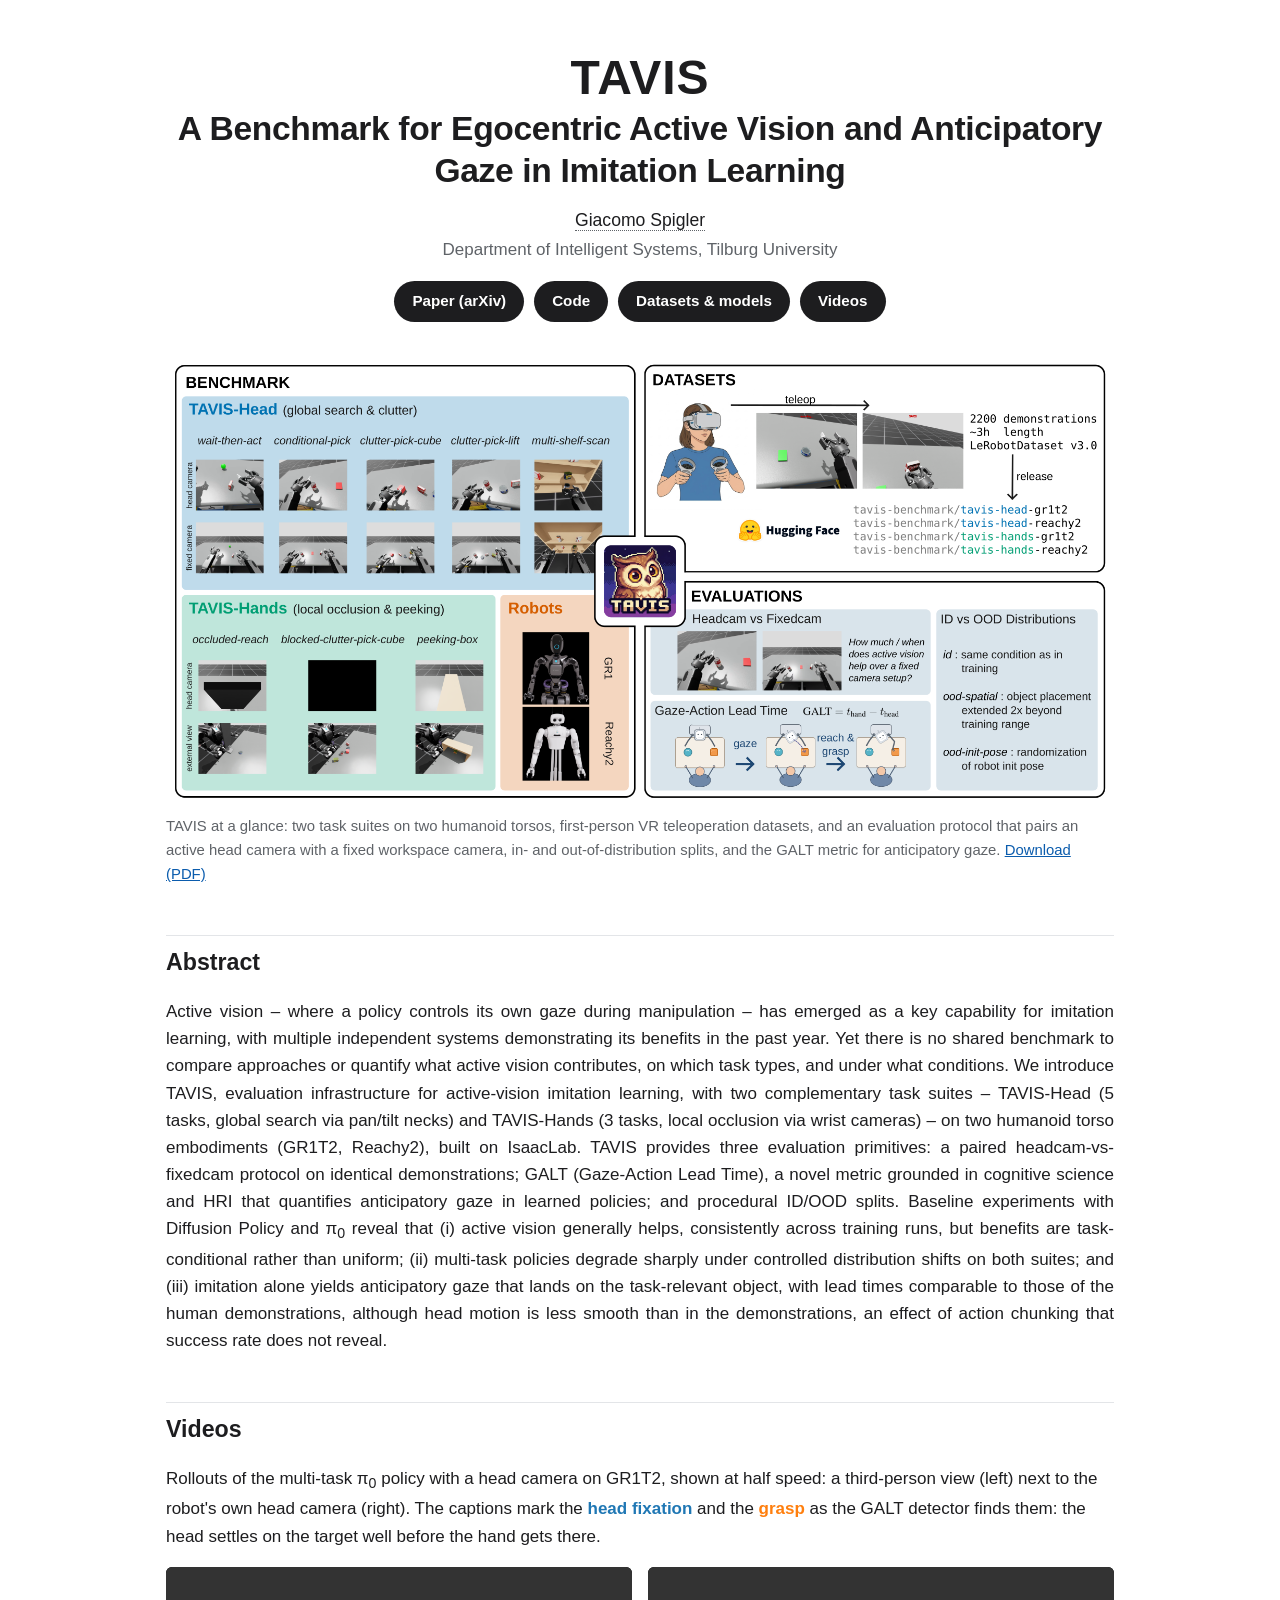
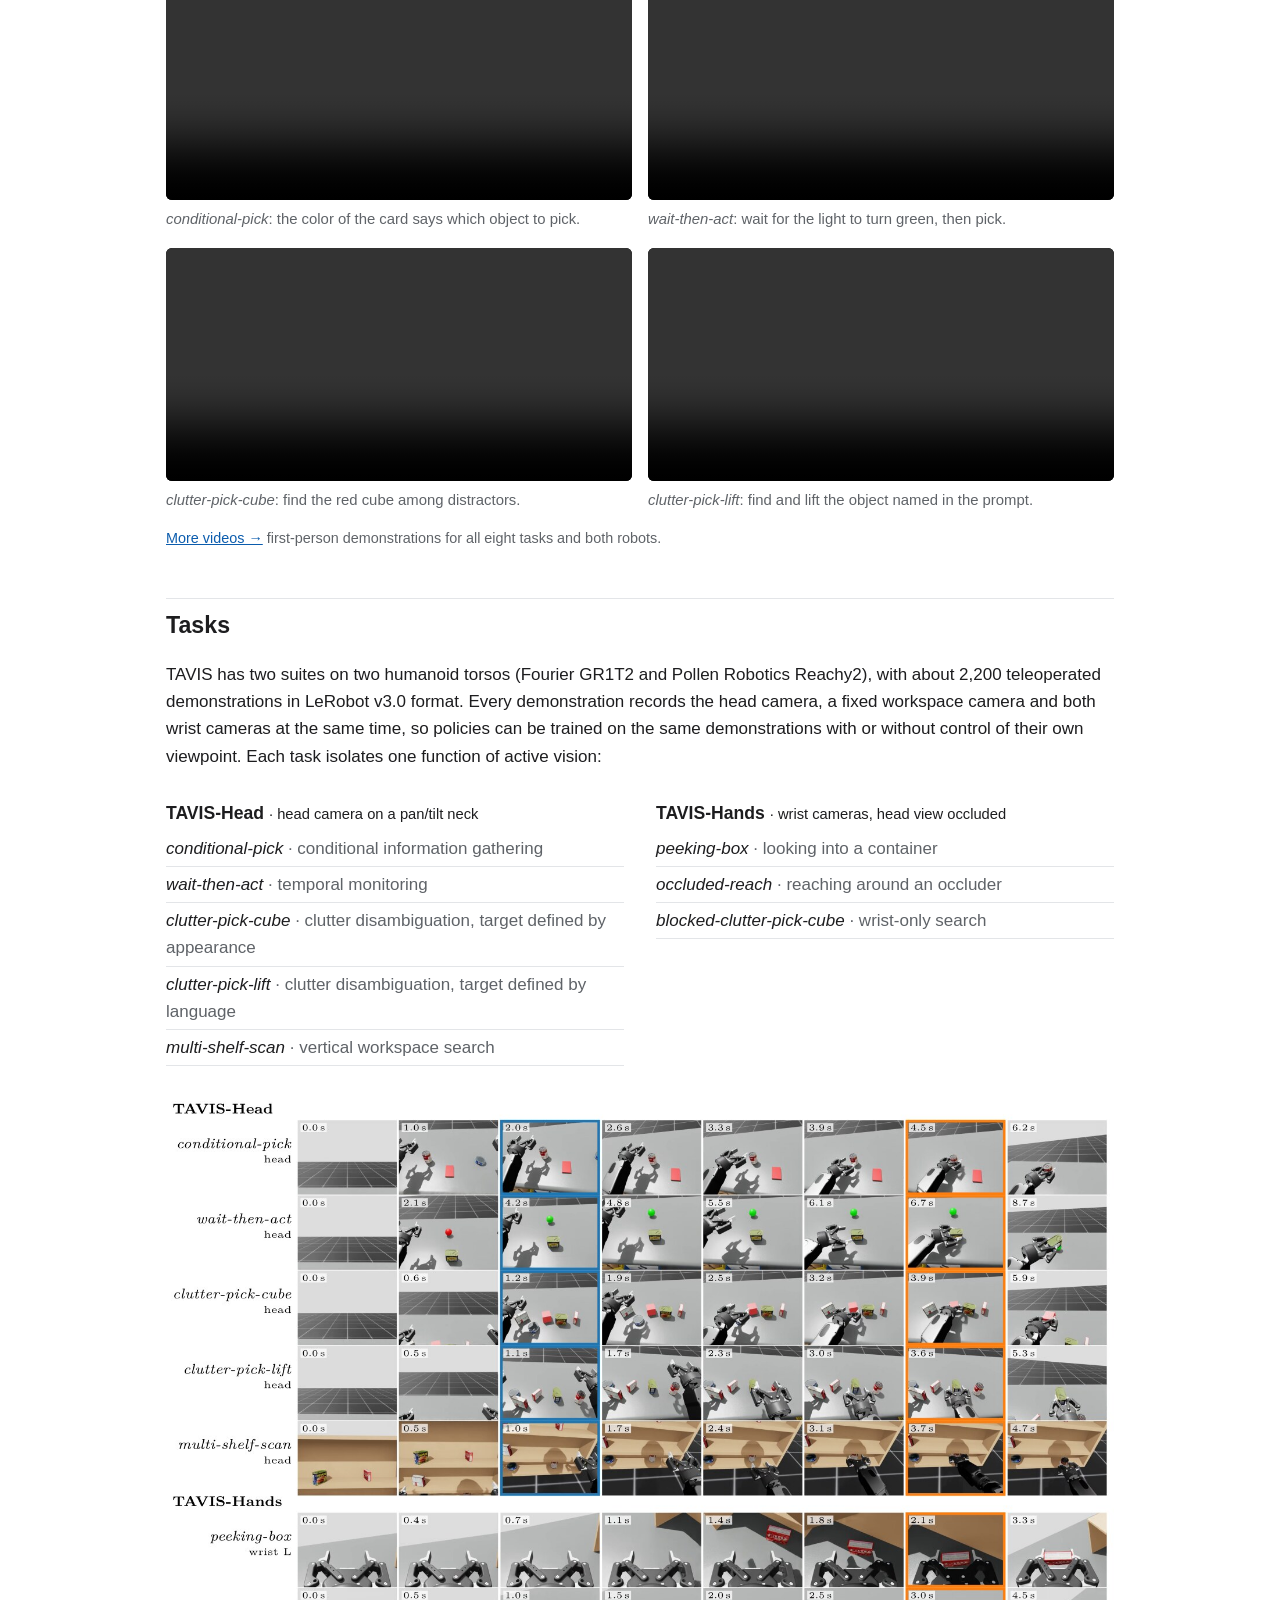
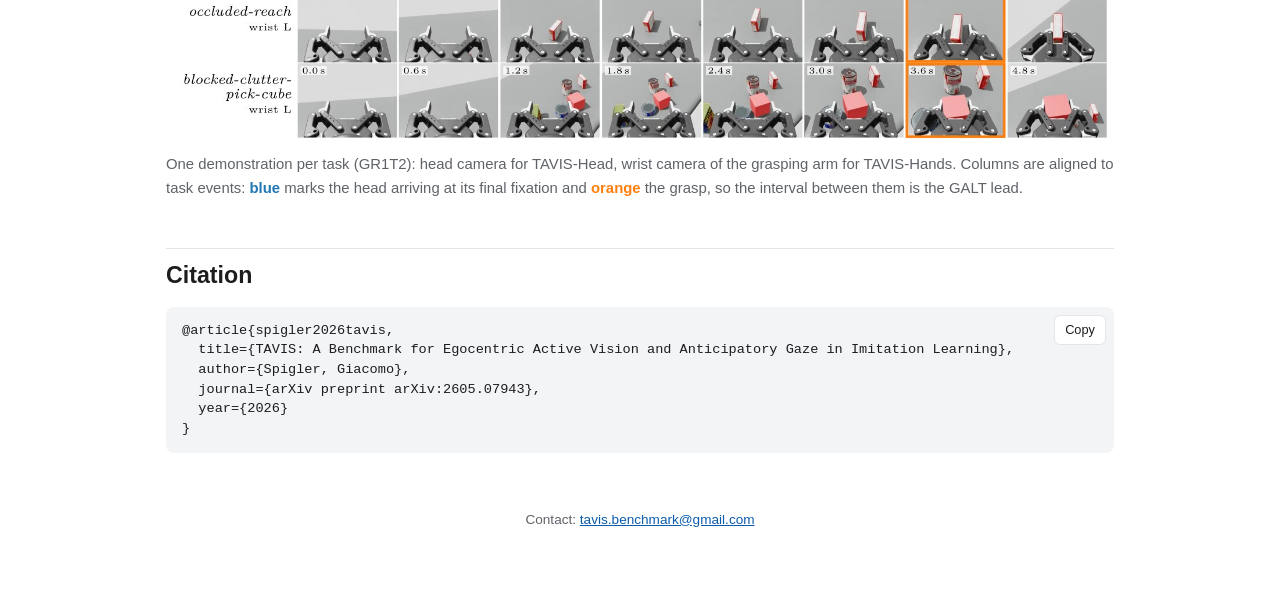
==== index.html @ 9b2808ef "First draft of website" ====
<!doctype html>
<html lang="en">
<head>
  <meta charset="utf-8">
  <meta name="viewport" content="width=device-width, initial-scale=1">
  <title>TAVIS: Egocentric Active Vision and Anticipatory Gaze in Imitation Learning</title>
  <meta name="description" content="TAVIS is a simulation benchmark for active-vision imitation learning: two task suites on two humanoid torsos, paired head-camera vs fixed-camera evaluation, and GALT, a metric for anticipatory gaze.">
  <!-- Link previews (LinkedIn, etc.). og:image must be an absolute URL: update it once the domain is set. -->
  <meta property="og:title" content="TAVIS: A Benchmark for Egocentric Active Vision and Anticipatory Gaze in Imitation Learning">
  <meta property="og:description" content="Two task suites, two humanoid torsos, ~2200 demonstrations, paired head-camera vs fixed-camera evaluation, and GALT, a metric for anticipatory gaze.">
  <meta property="og:image" content="assets/img/tavis_overview.png">
  <meta property="og:type" content="website">
  <link rel="stylesheet" href="style.css">
</head>
<body>
<main>

<header>
  <h1><span class="name">TAVIS</span>A Benchmark for Egocentric Active Vision and Anticipatory Gaze in Imitation Learning</h1>
  <p class="authors"><a href="https://www.spigler.net/giacomo">Giacomo Spigler</a></p>
  <p class="affiliation">Department of Intelligent Systems, Tilburg University</p>
  <nav class="buttons">
    <a href="https://arxiv.org/abs/2605.07943">Paper (arXiv)</a>
    <a href="https://github.com/spiglerg/tavis">Code</a>
    <a href="https://huggingface.co/tavis-benchmark">Datasets &amp; models</a>
    <a href="videos.html">Videos</a>
  </nav>
</header>

<figure>
  <img class="figure" src="assets/img/tavis_overview.png" alt="Overview of the TAVIS benchmark: TAVIS-Head and TAVIS-Hands task suites, the GR1T2 and Reachy2 robots, teleoperated datasets on Hugging Face, and the evaluation protocol (headcam vs fixedcam, ID vs OOD, GALT).">
  <figcaption>TAVIS at a glance: two task suites on two humanoid torsos, first-person VR teleoperation datasets, and an evaluation protocol that pairs an active head camera with a fixed workspace camera, in- and out-of-distribution splits, and the GALT metric for anticipatory gaze. <a href="assets/img/tavis_overview.pdf">Download (PDF)</a></figcaption>
</figure>

<h2>Abstract</h2>
<p class="abstract">Active vision &ndash; where a policy controls its own gaze during manipulation &ndash; has emerged as a key capability for imitation learning, with multiple independent systems demonstrating its benefits in the past year. Yet there is no shared benchmark to compare approaches or quantify what active vision contributes, on which task types, and under what conditions. We introduce TAVIS, evaluation infrastructure for active-vision imitation learning, with two complementary task suites &ndash; TAVIS-Head (5 tasks, global search via pan/tilt necks) and TAVIS-Hands (3 tasks, local occlusion via wrist cameras) &ndash; on two humanoid torso embodiments (GR1T2, Reachy2), built on IsaacLab. TAVIS provides three evaluation primitives: a paired headcam-vs-fixedcam protocol on identical demonstrations; GALT (Gaze-Action Lead Time), a novel metric grounded in cognitive science and HRI that quantifies anticipatory gaze in learned policies; and procedural ID/OOD splits. Baseline experiments with Diffusion Policy and &pi;<sub>0</sub> reveal that (i) active vision generally helps, consistently across training runs, but benefits are task-conditional rather than uniform; (ii) multi-task policies degrade sharply under controlled distribution shifts on both suites; and (iii) imitation alone yields anticipatory gaze that lands on the task-relevant object, with lead times comparable to those of the human demonstrations, although head motion is less smooth than in the demonstrations, an effect of action chunking that success rate does not reveal.</p>

<h2>Videos</h2>
<p>Rollouts of the multi-task &pi;<sub>0</sub> policy with a head camera on GR1T2, shown at half speed: a third-person view (left) next to the robot's own head camera (right). The captions mark the <span class="legend-head">head fixation</span> and the <span class="legend-grasp">grasp</span> as the GALT detector finds them: the head settles on the target well before the hand gets there.</p>
<div class="videos">
  <figure><video src="assets/videos/thirdperson/conditional-pick_0.5x_speed.mp4" autoplay muted loop playsinline controls preload="metadata"></video><figcaption><i>conditional-pick</i>: the color of the card says which object to pick.</figcaption></figure>
  <figure><video src="assets/videos/thirdperson/wait-then-act_0.5x_speed.mp4" autoplay muted loop playsinline controls preload="metadata"></video><figcaption><i>wait-then-act</i>: wait for the light to turn green, then pick.</figcaption></figure>
  <figure><video src="assets/videos/thirdperson/clutter-pick-cube_0.5x_speed.mp4" autoplay muted loop playsinline controls preload="metadata"></video><figcaption><i>clutter-pick-cube</i>: find the red cube among distractors.</figcaption></figure>
  <figure><video src="assets/videos/thirdperson/clutter-pick-lift_0.5x_speed.mp4" autoplay muted loop playsinline controls preload="metadata"></video><figcaption><i>clutter-pick-lift</i>: find and lift the object named in the prompt.</figcaption></figure>
</div>
<p class="small"><a href="videos.html">More videos &rarr;</a> first-person demonstrations for all eight tasks and both robots.</p>

<h2>Tasks</h2>
<p>TAVIS has two suites on two humanoid torsos (Fourier GR1T2 and Pollen Robotics Reachy2), with about 2,200 teleoperated demonstrations in LeRobot v3.0 format. Every demonstration records the head camera, a fixed workspace camera and both wrist cameras at the same time, so policies can be trained on the same demonstrations with or without control of their own viewpoint. Each task isolates one function of active vision:</p>
<div class="suites">
  <div>
    <h3>TAVIS-Head <span class="fn">&middot; head camera on a pan/tilt neck</span></h3>
    <ul class="tasks">
      <li><i>conditional-pick</i> <span class="fn">&middot; conditional information gathering</span></li>
      <li><i>wait-then-act</i> <span class="fn">&middot; temporal monitoring</span></li>
      <li><i>clutter-pick-cube</i> <span class="fn">&middot; clutter disambiguation, target defined by appearance</span></li>
      <li><i>clutter-pick-lift</i> <span class="fn">&middot; clutter disambiguation, target defined by language</span></li>
      <li><i>multi-shelf-scan</i> <span class="fn">&middot; vertical workspace search</span></li>
    </ul>
  </div>
  <div>
    <h3>TAVIS-Hands <span class="fn">&middot; wrist cameras, head view occluded</span></h3>
    <ul class="tasks">
      <li><i>peeking-box</i> <span class="fn">&middot; looking into a container</span></li>
      <li><i>occluded-reach</i> <span class="fn">&middot; reaching around an occluder</span></li>
      <li><i>blocked-clutter-pick-cube</i> <span class="fn">&middot; wrist-only search</span></li>
    </ul>
  </div>
</div>
<figure>
  <img class="figure" src="assets/img/task_gallery.jpg" alt="One demonstration per task: eight frames per task from the head camera (TAVIS-Head) or the wrist camera of the grasping arm (TAVIS-Hands).">
  <figcaption>One demonstration per task (GR1T2): head camera for TAVIS-Head, wrist camera of the grasping arm for TAVIS-Hands. Columns are aligned to task events: <span class="legend-head">blue</span> marks the head arriving at its final fixation and <span class="legend-grasp">orange</span> the grasp, so the interval between them is the GALT lead.</figcaption>
</figure>

<h2>Citation</h2>
<div class="bibtex">
<button type="button" onclick="navigator.clipboard.writeText(document.getElementById('bib').innerText).then(()=>{this.textContent='Copied'; setTimeout(()=>this.textContent='Copy',1500)})">Copy</button>
<pre id="bib">@article{spigler2026tavis,
  title={TAVIS: A Benchmark for Egocentric Active Vision and Anticipatory Gaze in Imitation Learning},
  author={Spigler, Giacomo},
  journal={arXiv preprint arXiv:2605.07943},
  year={2026}
}</pre>
</div>

<footer>Contact: <a href="mailto:tavis.benchmark@gmail.com">tavis.benchmark@gmail.com</a></footer>
</main>
</body>
</html>
---- style.css ----
:root {
  --bg: #ffffff;
  --fg: #1d1d1f;
  --muted: #5f6368;
  --accent: #0b5cad;
  --head: #1f77b4;
  --grasp: #ff7f0e;
  --card: #f5f6f8;
  --rule: #e3e5e8;
  --code-bg: #f3f4f6;
}
@media (prefers-color-scheme: dark) {
  :root {
    --bg: #121315;
    --fg: #e8e9eb;
    --muted: #a3a8ad;
    --accent: #6fb1f5;
    --card: #1c1e21;
    --rule: #2c2f33;
    --code-bg: #1c1e21;
  }
  img.figure { background: #ffffff; border-radius: 6px; }
}
* { box-sizing: border-box; }
html { -webkit-text-size-adjust: 100%; }
body {
  margin: 0;
  background: var(--bg);
  color: var(--fg);
  font: 17px/1.6 -apple-system, BlinkMacSystemFont, "Segoe UI", Roboto, "Helvetica Neue", Arial, sans-serif;
}
main { max-width: 980px; margin: 0 auto; padding: 0 16px 64px; }
header { text-align: center; padding: 48px 0 8px; }
h1 { font-size: 2.1rem; line-height: 1.25; margin: 0 0 6px; letter-spacing: -0.01em; }
h1 .name { display: block; font-size: 3rem; letter-spacing: 0.02em; }
h2 { font-size: 1.45rem; margin: 48px 0 12px; padding-top: 8px; border-top: 1px solid var(--rule); }
h3 { font-size: 1.1rem; margin: 28px 0 8px; }
.authors { font-size: 1.1rem; margin: 14px 0 2px; }
.authors a { color: var(--fg); text-decoration: none; border-bottom: 1px dotted var(--muted); }
.affiliation { color: var(--muted); margin: 0 0 18px; }
.buttons { display: flex; flex-wrap: wrap; justify-content: center; gap: 10px; margin: 18px 0 8px; }
.buttons a {
  display: inline-block; padding: 8px 18px; border-radius: 999px; text-decoration: none;
  background: var(--fg); color: var(--bg); font-weight: 600; font-size: 0.95rem;
}
.buttons a:hover { opacity: 0.85; }
a { color: var(--accent); }
figure { margin: 18px 0; }
img.figure, video { width: 100%; height: auto; display: block; }
figcaption { color: var(--muted); font-size: 0.93rem; margin-top: 8px; }
.abstract { text-align: justify; hyphens: auto; }
.suites { display: grid; grid-template-columns: repeat(auto-fit, minmax(300px, 1fr)); gap: 0 32px; }
.suites h3 { margin: 12px 0 4px; }
.suites h3 .fn { font-weight: 400; font-size: 0.92rem; }
.tasks { padding: 0; margin: 0; list-style: none; }
.suites + figure { margin-top: 30px; }
.tasks li { padding: 4px 0; border-bottom: 1px solid var(--rule); }
.tasks .fn { color: var(--muted); }
.videos { display: grid; grid-template-columns: repeat(2, minmax(0, 1fr)); gap: 16px; }
.videos figure { margin: 0; }
.videos.four { grid-template-columns: repeat(4, minmax(0, 1fr)); gap: 10px; }
.videos video { border-radius: 6px; background: #000; }
.legend-head { color: var(--head); font-weight: 600; }
.legend-grasp { color: var(--grasp); font-weight: 600; }
pre {
  background: var(--code-bg); border-radius: 8px; padding: 14px 16px; overflow-x: auto;
  font-size: 0.85rem; line-height: 1.45; margin: 0;
}
.bibtex { position: relative; }
.bibtex button {
  position: absolute; top: 8px; right: 8px; font: inherit; font-size: 0.8rem;
  padding: 4px 10px; border-radius: 6px; border: 1px solid var(--rule);
  background: var(--bg); color: var(--fg); cursor: pointer;
}
footer { color: var(--muted); font-size: 0.85rem; text-align: center; margin-top: 56px; }
.small { font-size: 0.9rem; color: var(--muted); }
@media (max-width: 640px) {
    .abstract { text-align: left; }
  .videos.four { grid-template-columns: repeat(2, minmax(0, 1fr)); }
  body { font-size: 16px; }
  h1 { font-size: 1.45rem; }
  h1 .name { font-size: 2.2rem; }
}
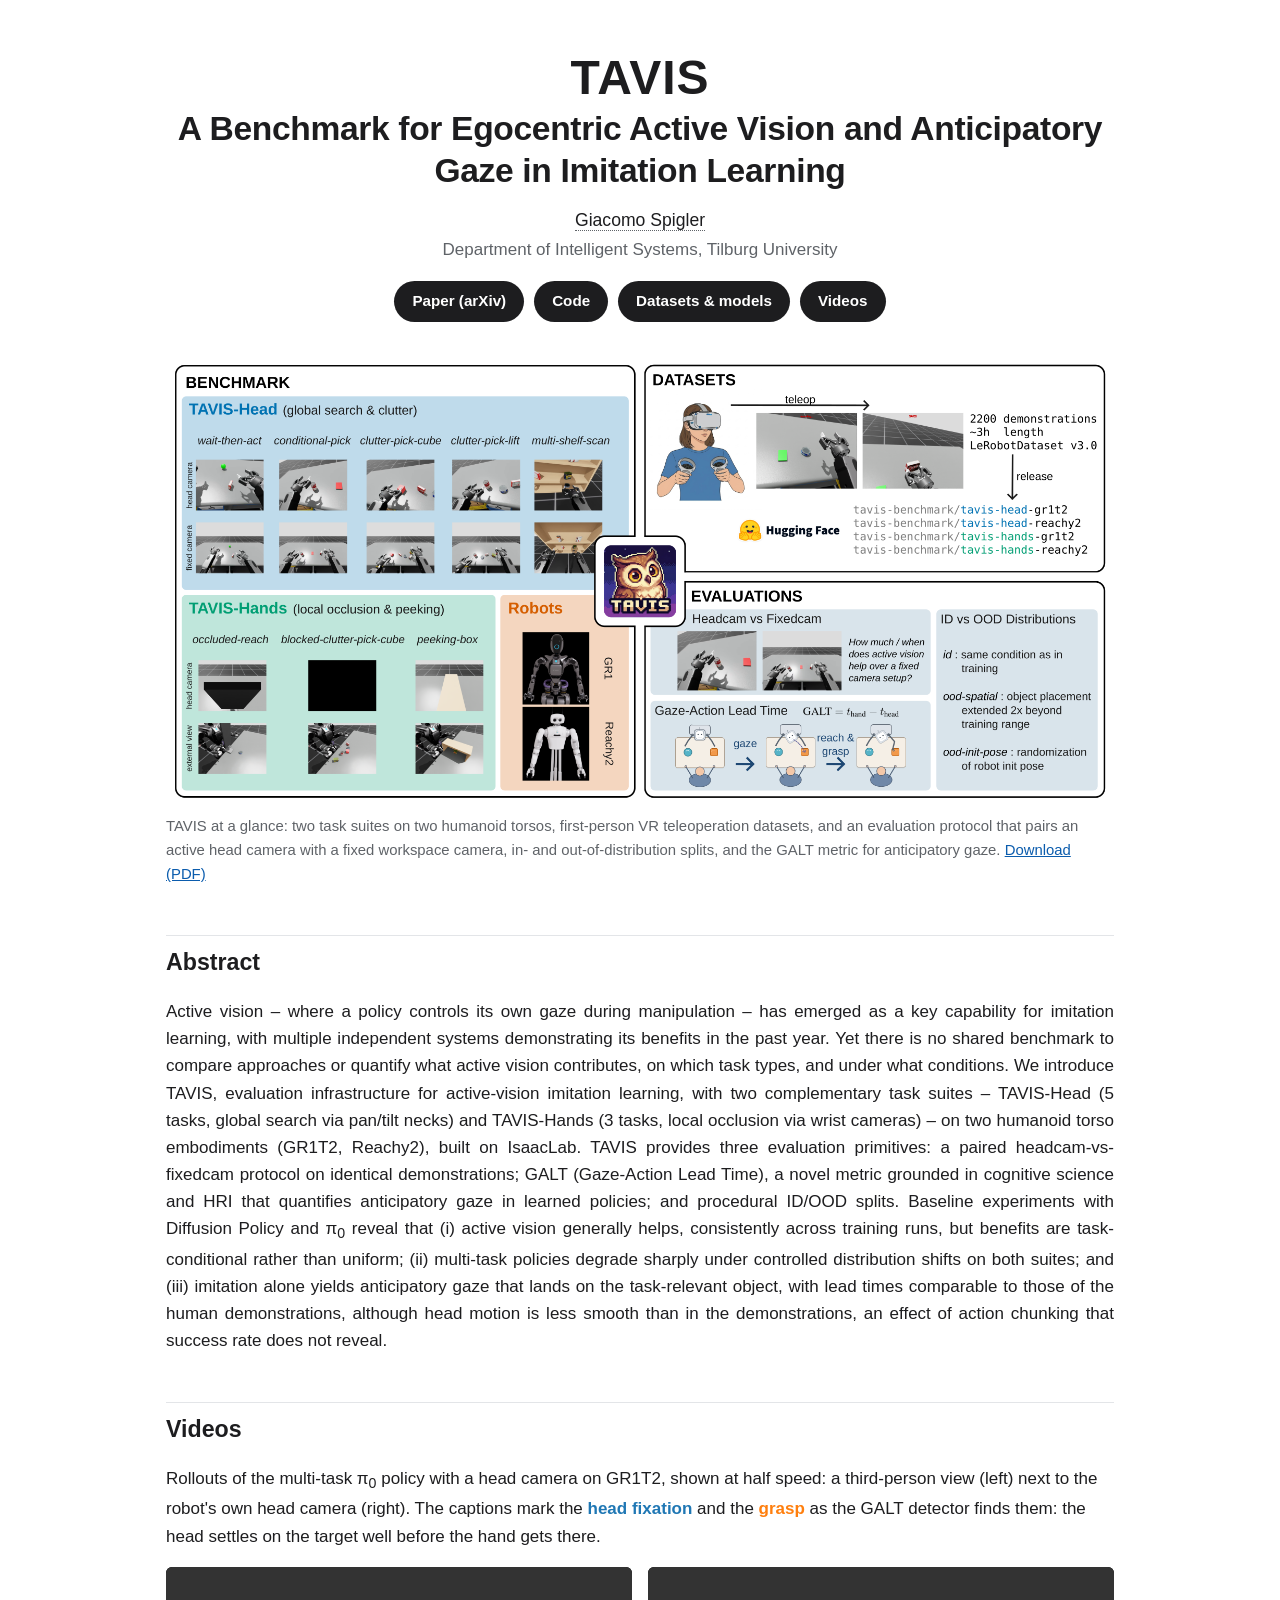
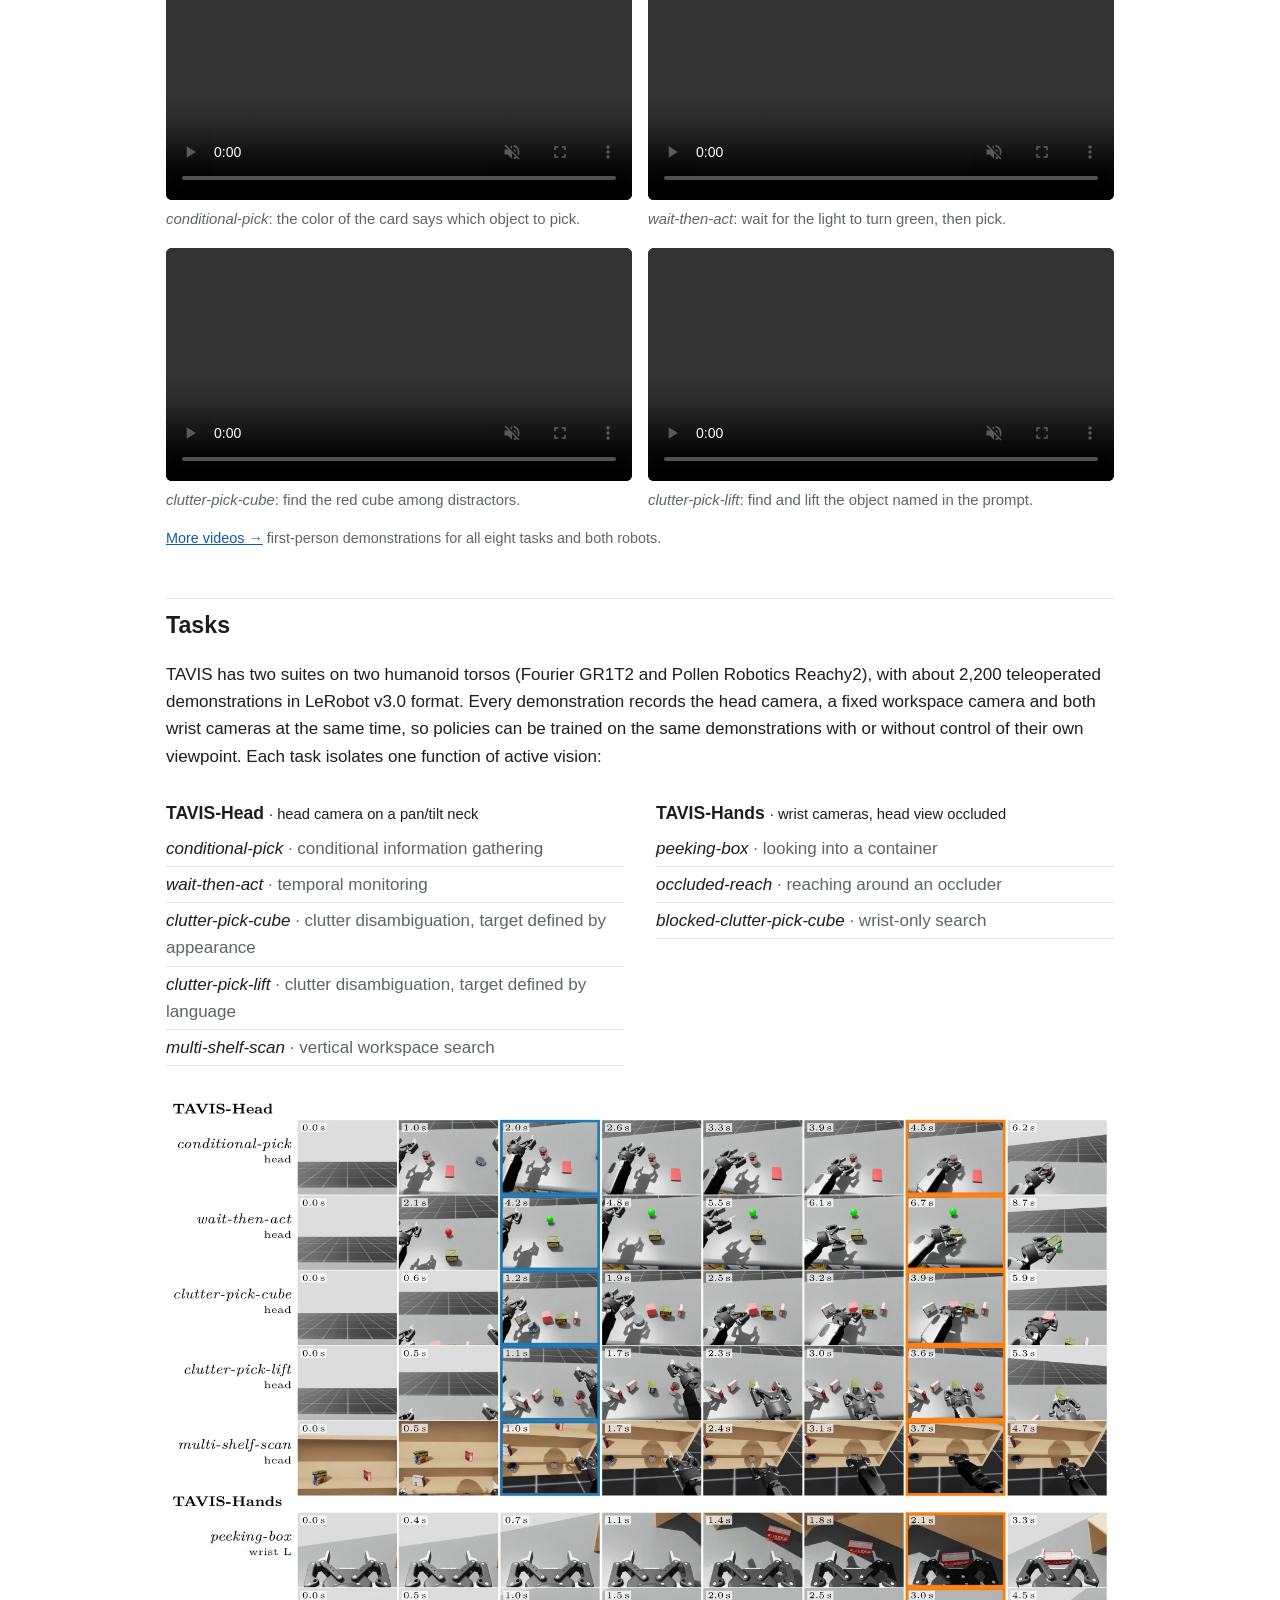
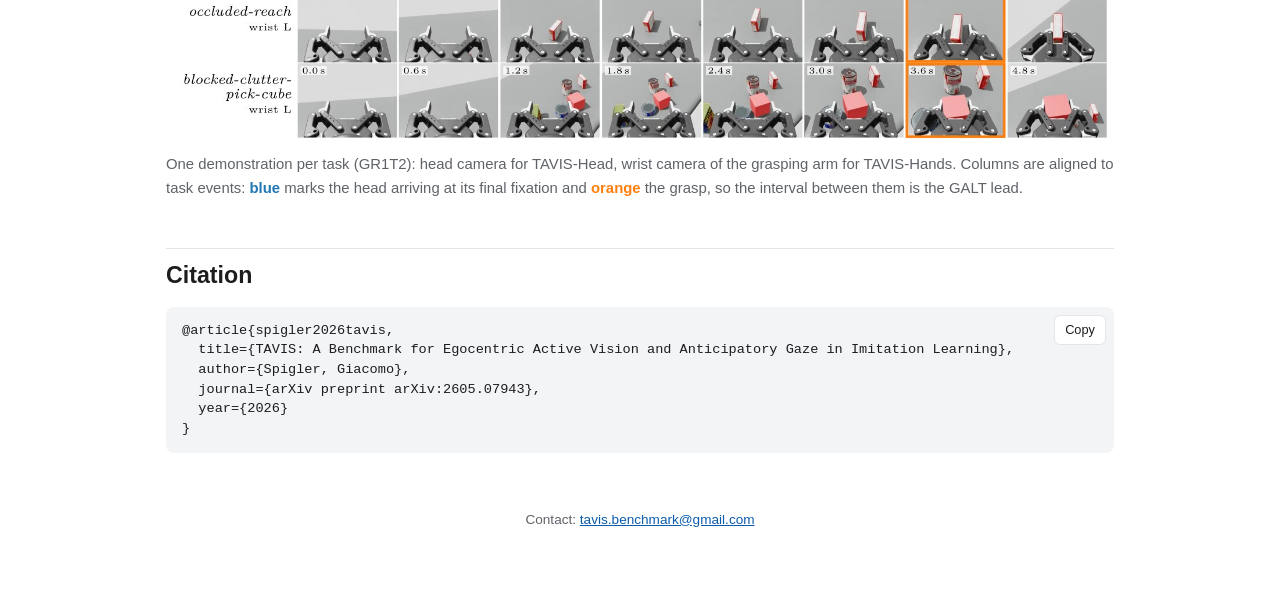
==== commit f0049cad: "Absolute og:image for link previews" ====
--- a/index.html
+++ b/index.html
@@ -5,10 +5,12 @@
   <meta name="viewport" content="width=device-width, initial-scale=1">
   <title>TAVIS: Egocentric Active Vision and Anticipatory Gaze in Imitation Learning</title>
   <meta name="description" content="TAVIS is a simulation benchmark for active-vision imitation learning: two task suites on two humanoid torsos, paired head-camera vs fixed-camera evaluation, and GALT, a metric for anticipatory gaze.">
-  <!-- Link previews (LinkedIn, etc.). og:image must be an absolute URL: update it once the domain is set. -->
+  <!-- Link previews (LinkedIn, etc.): og:image and og:url must be absolute; switch them to the custom domain if one is set. -->
   <meta property="og:title" content="TAVIS: A Benchmark for Egocentric Active Vision and Anticipatory Gaze in Imitation Learning">
   <meta property="og:description" content="Two task suites, two humanoid torsos, ~2200 demonstrations, paired head-camera vs fixed-camera evaluation, and GALT, a metric for anticipatory gaze.">
-  <meta property="og:image" content="assets/img/tavis_overview.png">
+  <meta property="og:image" content="https://tavis-bench.github.io/assets/img/tavis_overview.png">
+  <meta property="og:url" content="https://tavis-bench.github.io/">
+  <meta name="twitter:card" content="summary_large_image">
   <meta property="og:type" content="website">
   <link rel="stylesheet" href="style.css">
 </head>
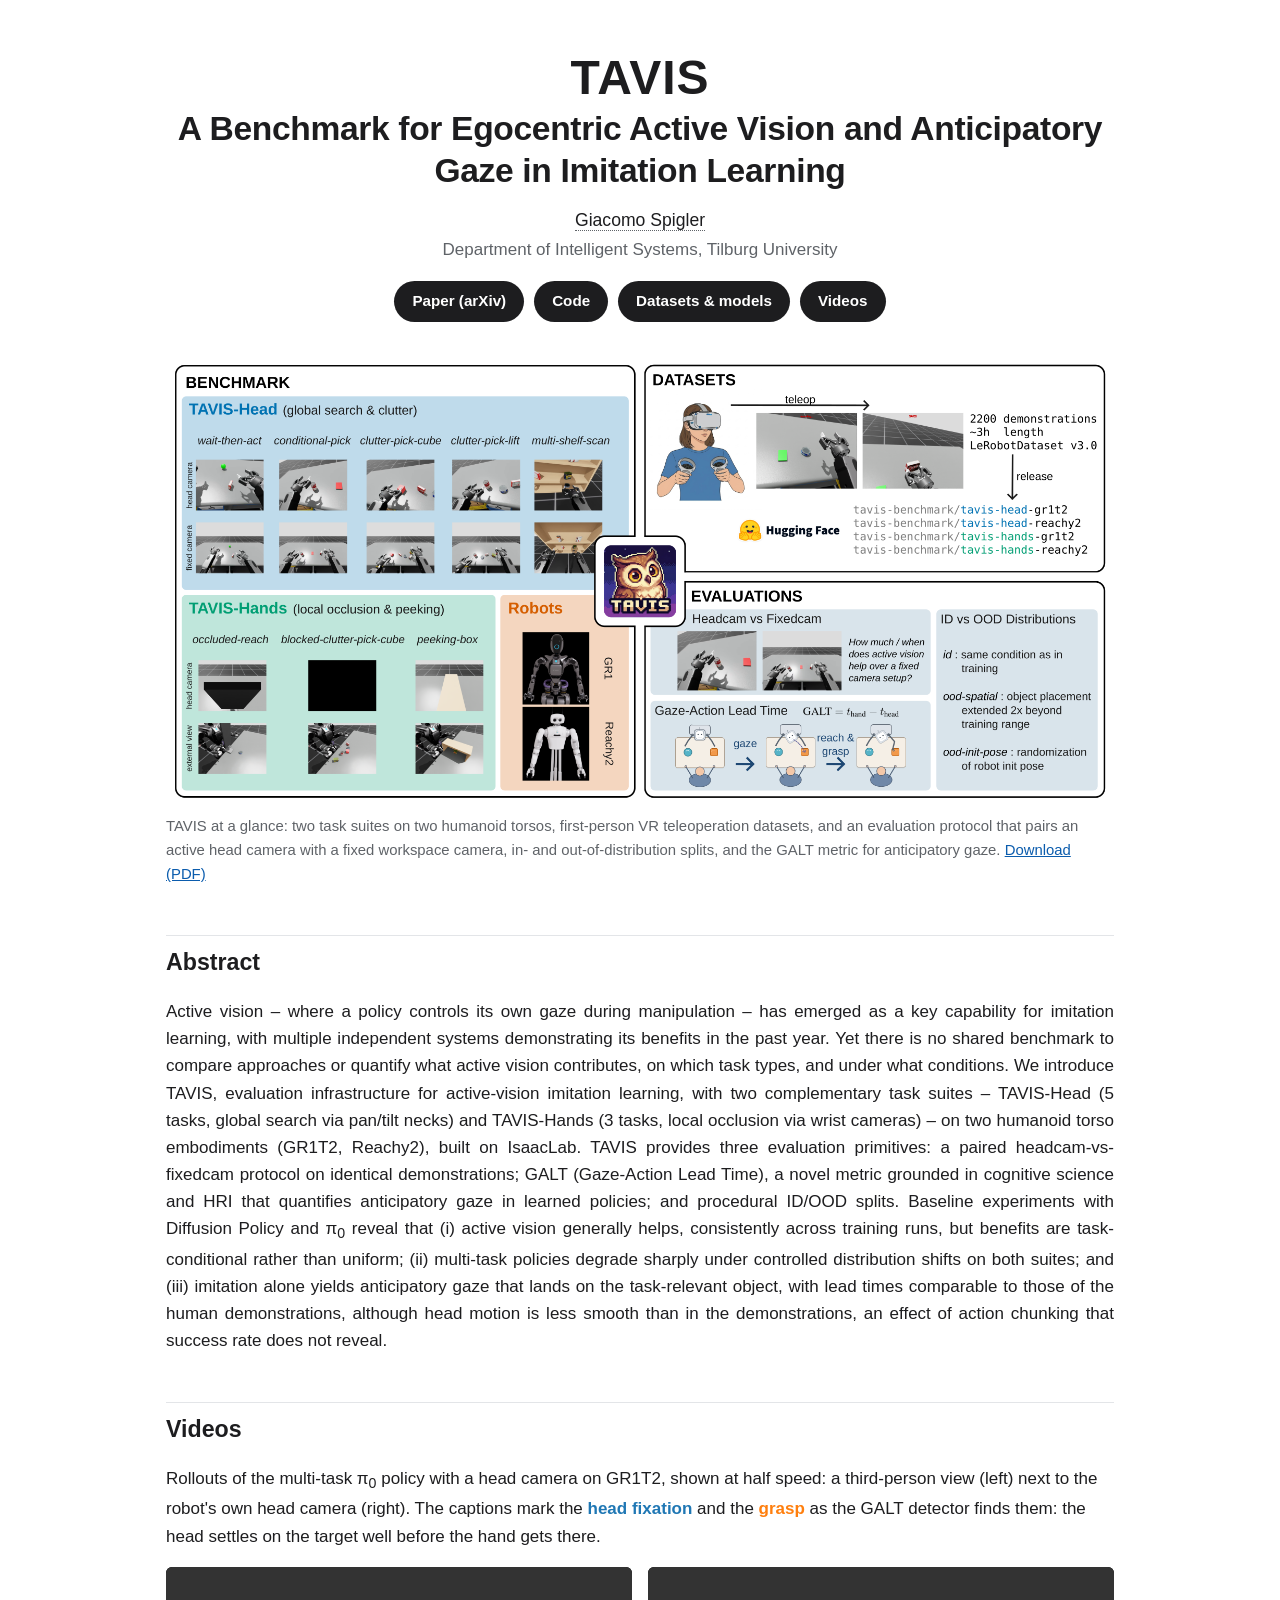
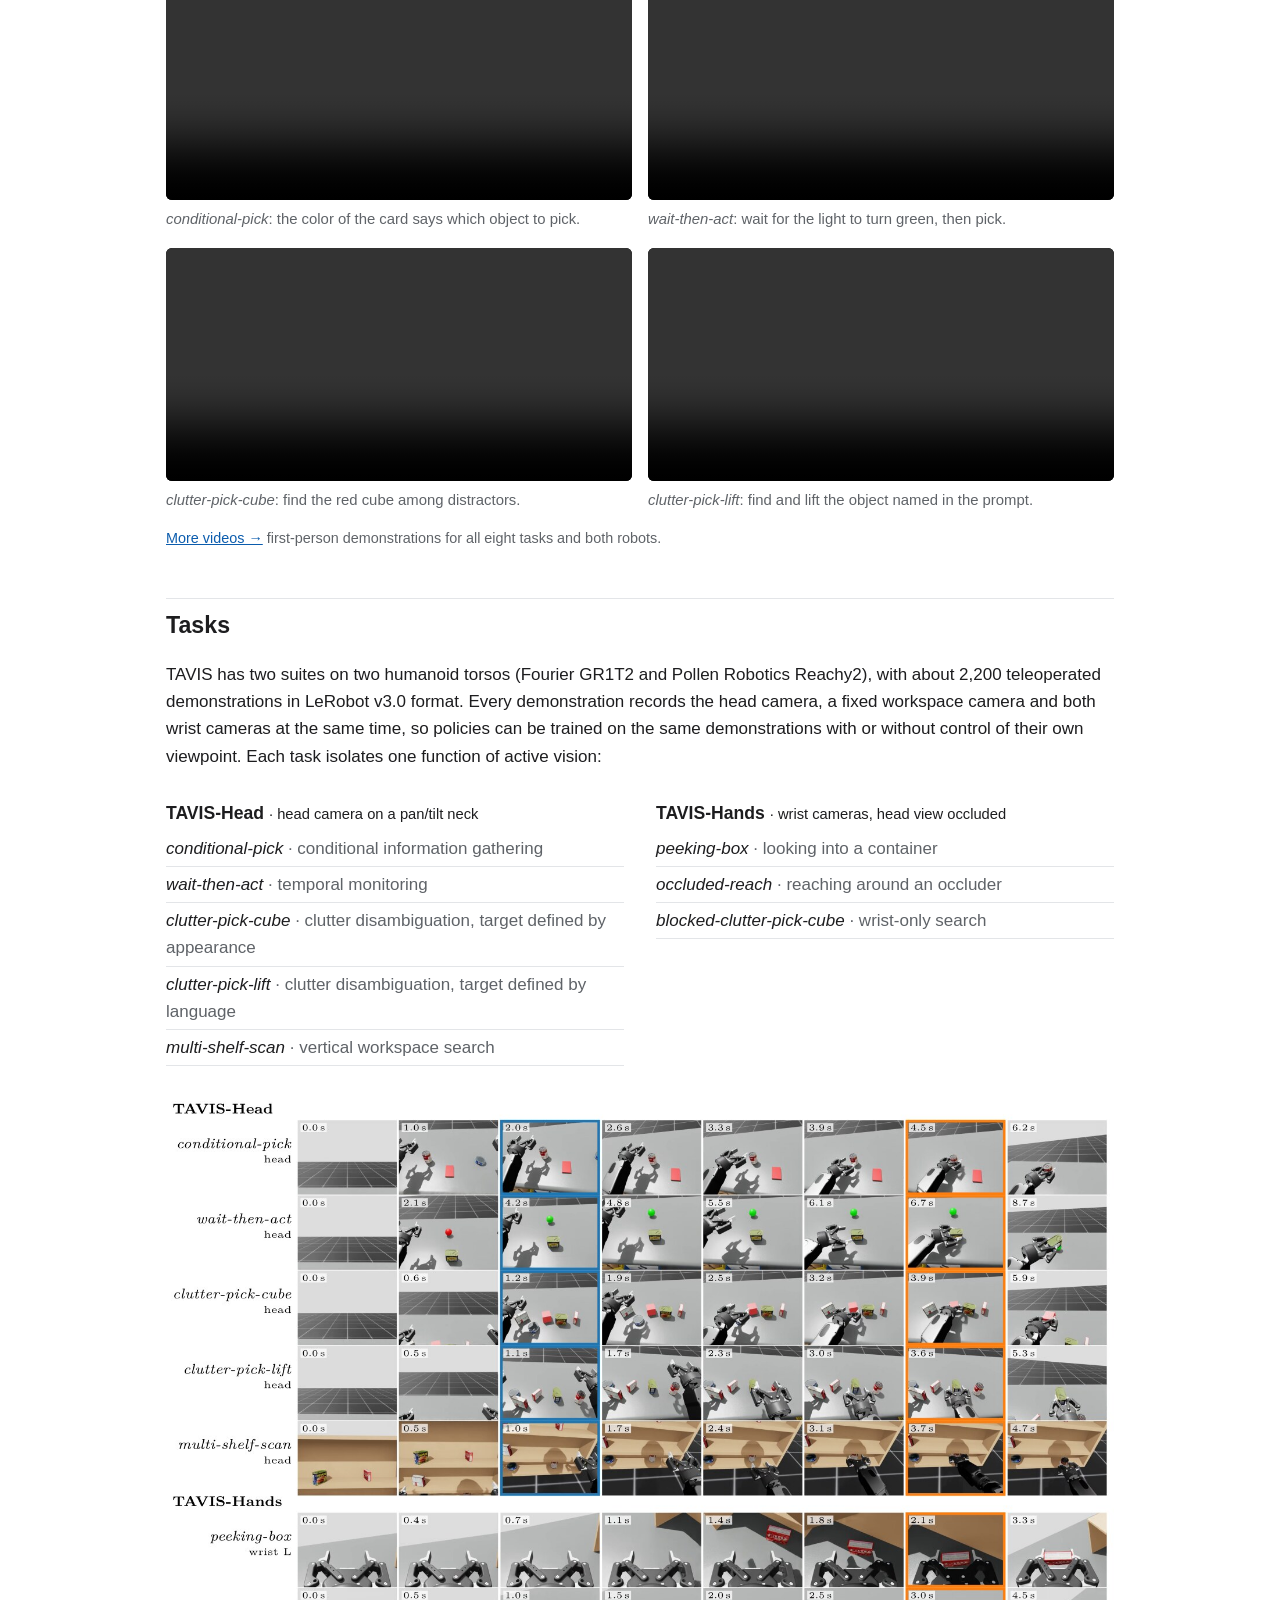
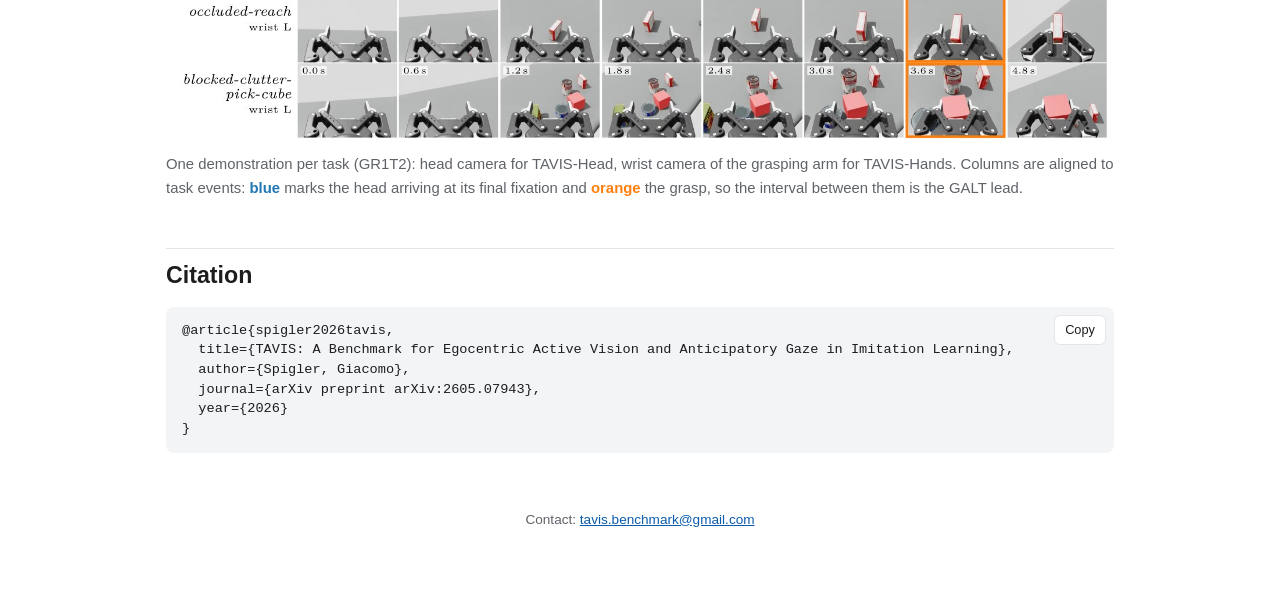
==== commit 0d322009: "Cloudflare web analytics" ====
--- a/index.html
+++ b/index.html
@@ -3,13 +3,15 @@
 <head>
   <meta charset="utf-8">
   <meta name="viewport" content="width=device-width, initial-scale=1">
+  <!-- Cloudflare Web Analytics (cookieless) -->
+  <script defer src="https://static.cloudflareinsights.com/beacon.min.js" data-cf-beacon='{"token": "7296fbb71c144da8811bad784c9cb7a1"}'></script>
   <title>TAVIS: Egocentric Active Vision and Anticipatory Gaze in Imitation Learning</title>
   <meta name="description" content="TAVIS is a simulation benchmark for active-vision imitation learning: two task suites on two humanoid torsos, paired head-camera vs fixed-camera evaluation, and GALT, a metric for anticipatory gaze.">
   <!-- Link previews (LinkedIn, etc.): og:image and og:url must be absolute; switch them to the custom domain if one is set. -->
   <meta property="og:title" content="TAVIS: A Benchmark for Egocentric Active Vision and Anticipatory Gaze in Imitation Learning">
   <meta property="og:description" content="Two task suites, two humanoid torsos, ~2200 demonstrations, paired head-camera vs fixed-camera evaluation, and GALT, a metric for anticipatory gaze.">
-  <meta property="og:image" content="https://tavis-bench.github.io/assets/img/tavis_overview.png">
-  <meta property="og:url" content="https://tavis-bench.github.io/">
+  <meta property="og:image" content="https://tavis-benchmark.org/assets/img/tavis_overview.png">
+  <meta property="og:url" content="https://tavis-benchmark.org/">
   <meta name="twitter:card" content="summary_large_image">
   <meta property="og:type" content="website">
   <link rel="stylesheet" href="style.css">
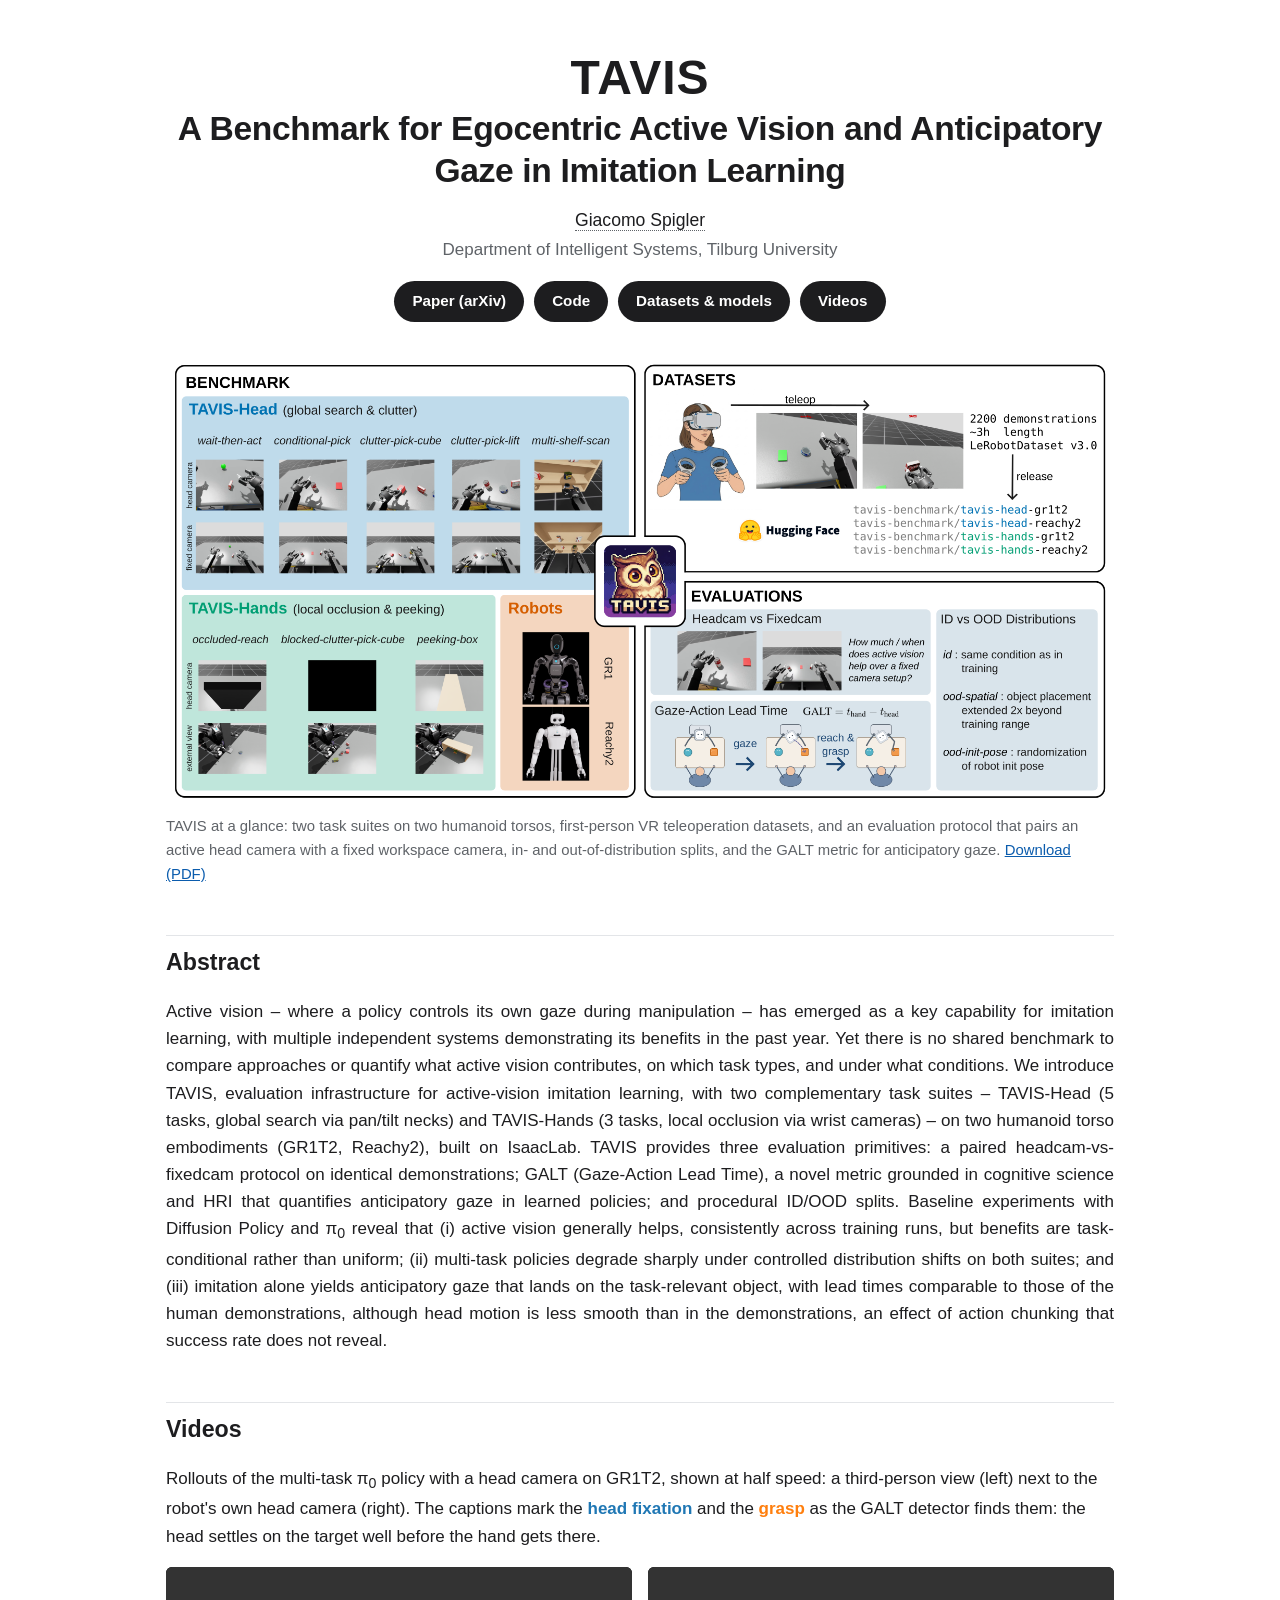
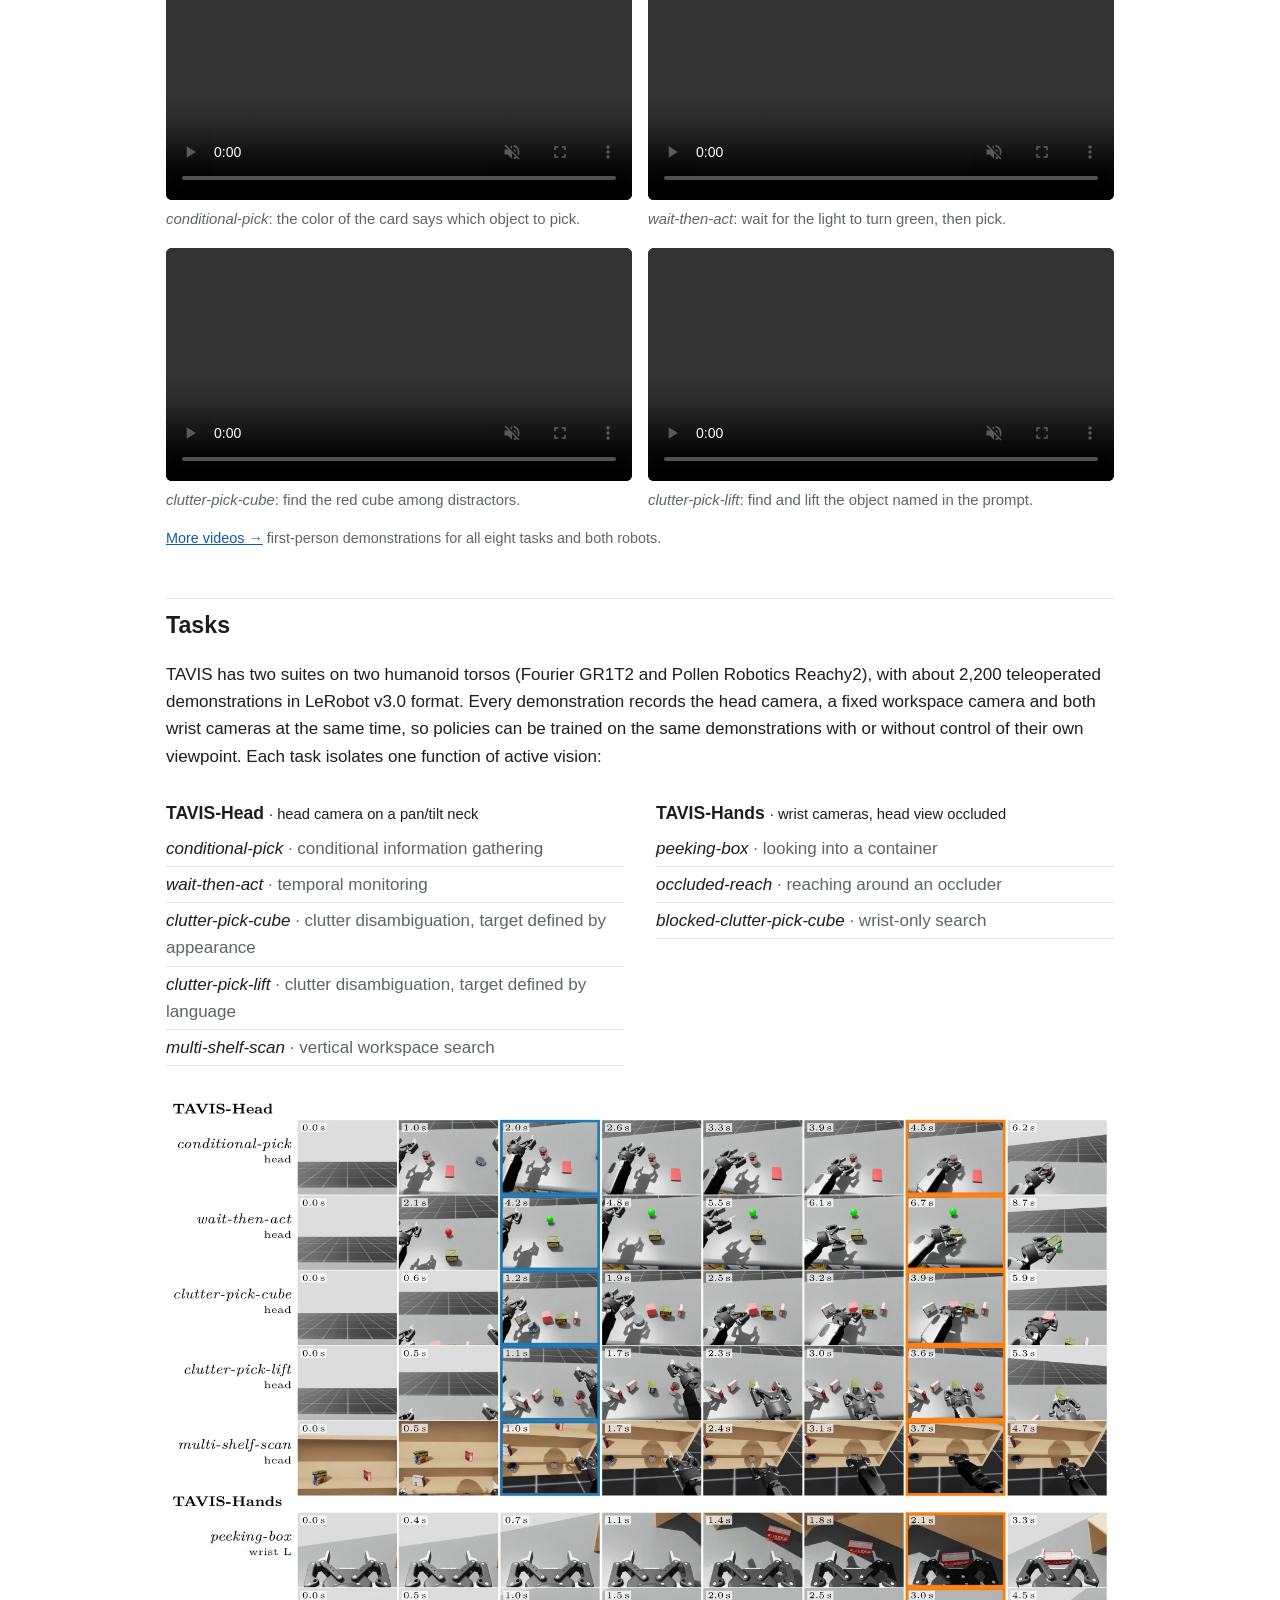
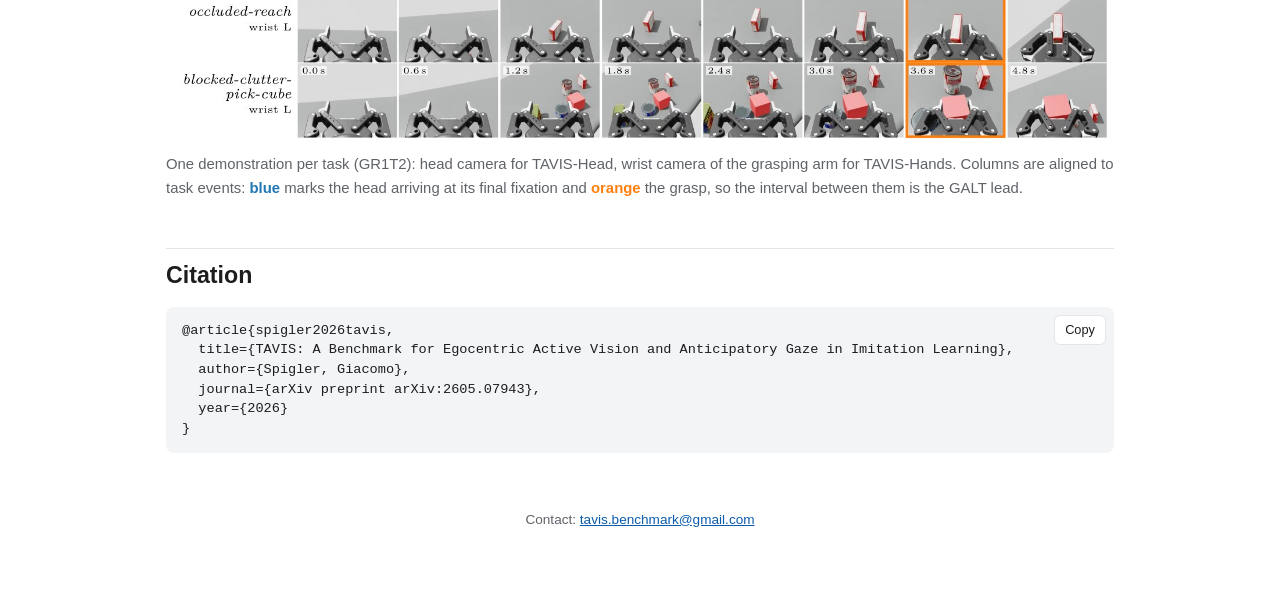
==== commit fba7eea5: "google analytics" ====
--- a/index.html
+++ b/index.html
@@ -3,8 +3,14 @@
 <head>
   <meta charset="utf-8">
   <meta name="viewport" content="width=device-width, initial-scale=1">
-  <!-- Cloudflare Web Analytics (cookieless) -->
-  <script defer src="https://static.cloudflareinsights.com/beacon.min.js" data-cf-beacon='{"token": "7296fbb71c144da8811bad784c9cb7a1"}'></script>
+  <!-- Google tag (gtag.js) -->
+  <script async src="https://www.googletagmanager.com/gtag/js?id=G-M7J55JQR3G"></script>
+  <script>
+    window.dataLayer = window.dataLayer || [];
+    function gtag(){dataLayer.push(arguments);}
+    gtag('js', new Date());
+    gtag('config', 'G-M7J55JQR3G');
+  </script>
   <title>TAVIS: Egocentric Active Vision and Anticipatory Gaze in Imitation Learning</title>
   <meta name="description" content="TAVIS is a simulation benchmark for active-vision imitation learning: two task suites on two humanoid torsos, paired head-camera vs fixed-camera evaluation, and GALT, a metric for anticipatory gaze.">
   <!-- Link previews (LinkedIn, etc.): og:image and og:url must be absolute; switch them to the custom domain if one is set. -->
